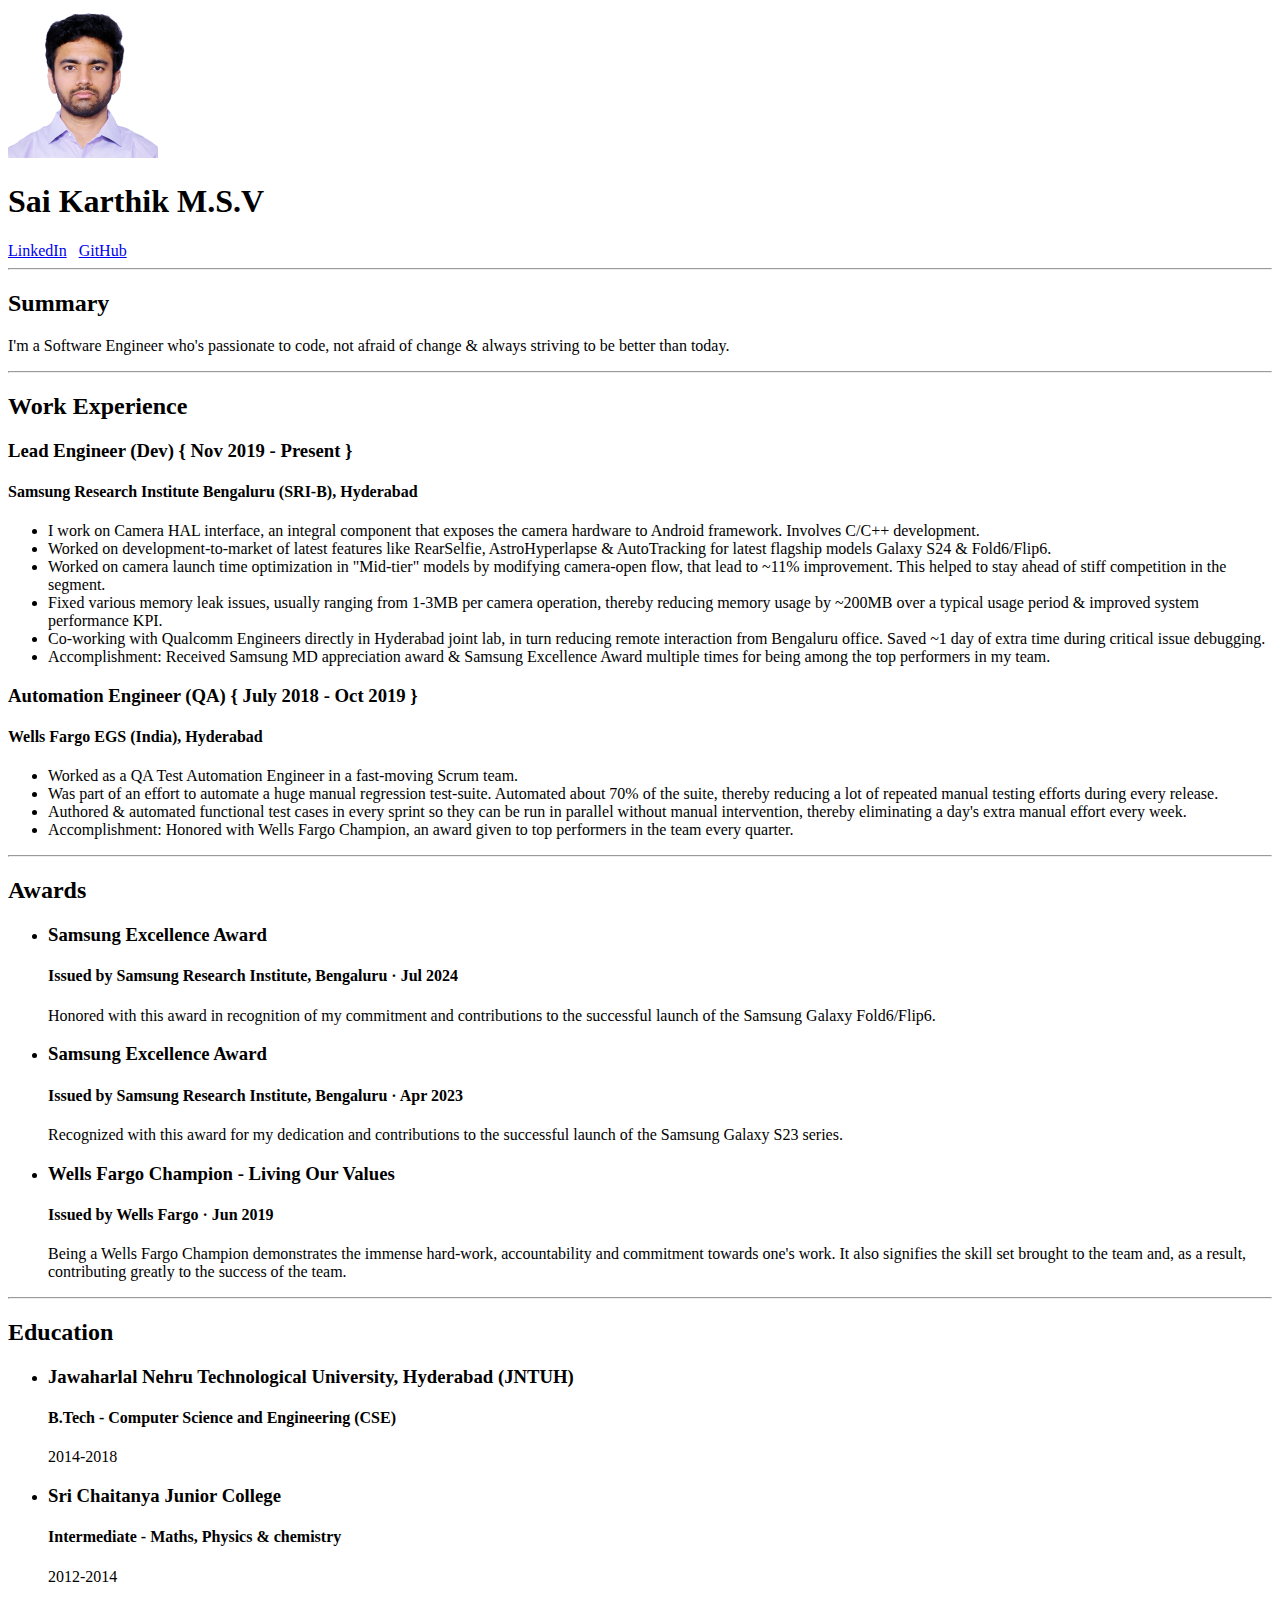
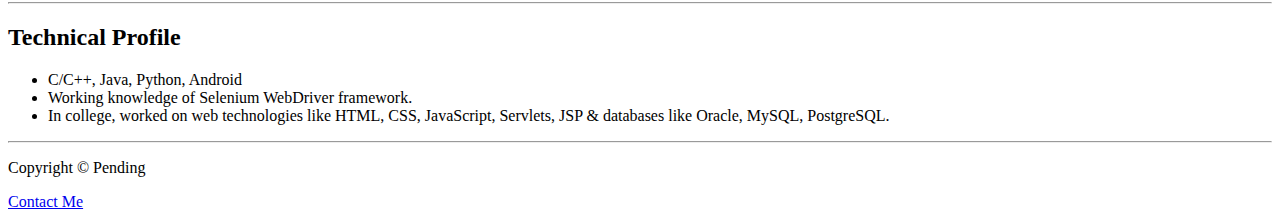
==== index.html @ d1732009 "Add files via upload" ====
<!DOCTYPE html>
<html lang="en">
    <head>
        <meta charset="UTF-8" >
        <title>My Resume</title>
    </head>
    <body>
        <img src="./images/my_photo.jpg" height="150"/>
        <h1>Sai Karthik M.S.V</h1>
        <a href="https://www.linkedin.com/in/msvsk/">LinkedIn</a> &nbsp;
        <a href="https://github.com/karthik531">GitHub</a>
        <hr/>

        <h2>Summary</h2>
        <p>I'm a Software Engineer who's passionate to code, not afraid of change & always striving to be better than today.</p>
        <hr/>

        <h2>Work Experience</h2>
        <h3>Lead Engineer (Dev) { Nov 2019 - Present }</h3>
        <h4>Samsung Research Institute Bengaluru (SRI-B), Hyderabad</h4>
        <ul>
            <li>I work on Camera HAL interface, an integral component that exposes the camera hardware to Android framework. Involves C/C++ development.</li>
            <li>Worked on development-to-market of latest features like RearSelfie, AstroHyperlapse & AutoTracking for latest flagship models Galaxy S24 & Fold6/Flip6.</li>
            <li>Worked on camera launch time optimization in "Mid-tier" models by modifying camera-open flow, that lead to ~11% improvement. This helped to stay ahead of stiff competition in the segment.</li>
            <li>Fixed various memory leak issues, usually ranging from 1-3MB per camera operation, thereby reducing memory usage by ~200MB over a typical usage period & improved system performance KPI.</li>
            <li>Co-working with Qualcomm Engineers directly in Hyderabad joint lab, in turn reducing remote interaction from Bengaluru office. Saved ~1 day of extra time during critical issue debugging.</li>
            <li>Accomplishment: Received Samsung MD appreciation award & Samsung Excellence Award multiple times for being among the top performers in my team.</li>
        </ul>
        <h3>Automation Engineer (QA) { July 2018 - Oct 2019 }</h3>
        <h4>Wells Fargo EGS (India), Hyderabad</h4>
        <ul>
            <li>Worked as a QA Test Automation Engineer in a fast-moving Scrum team.</li>
            <li>Was part of an effort to automate a huge manual regression test-suite. Automated about 70% of the suite, thereby reducing a lot of repeated manual testing efforts during every release.</li>
            <li>Authored & automated functional test cases in every sprint so they can be run in parallel without manual intervention, thereby eliminating a day's extra manual effort every week.</li>
            <li>Accomplishment: Honored with Wells Fargo Champion, an award given to top performers in the team every quarter.</li>
        </ul>
        <hr/>

        <h2>Awards</h2>
        <ul>
            <li>
                <h3>Samsung Excellence Award</h3>
                <h4>Issued by Samsung Research Institute, Bengaluru · Jul 2024</h4>
                <p>Honored with this award in recognition of my commitment and contributions to the successful launch of the Samsung Galaxy Fold6/Flip6.</p>
            </li>
            <li>
                <h3>Samsung Excellence Award</h3>
                <h4>Issued by Samsung Research Institute, Bengaluru · Apr 2023</h4>
                <p>Recognized with this award for my dedication and contributions to the successful launch of the Samsung Galaxy S23 series.</p>
            </li>
            <li>
                <h3>Wells Fargo Champion - Living Our Values</h3>
                <h4>Issued by Wells Fargo · Jun 2019</h4>
                <p>Being a Wells Fargo Champion demonstrates the immense hard-work, accountability and commitment towards one's work. It also signifies the skill set brought to the team and, as a result, contributing greatly to the success of the team.</p>
            </li>
        </ul>
        <hr/>

        <h2>Education</h2>
        <ul>
            <li>
                <h3>Jawaharlal Nehru Technological University, Hyderabad (JNTUH)</h3>
                <h4>B.Tech - Computer Science and Engineering (CSE)</h4>
                <p>2014-2018</p>
            </li>
            <li>
                <h3>Sri Chaitanya Junior College</h3>
                <h4>Intermediate - Maths, Physics & chemistry</h4>
                <p>2012-2014</p>
            </li>
        </ul>
        <hr/>

        <h2>Technical Profile</h2>
        <ul>
            <li>C/C++, Java, Python, Android</li>
            <li>Working knowledge of Selenium WebDriver framework.</li>
            <li>In college, worked on web technologies like HTML, CSS, JavaScript, Servlets, JSP & databases like Oracle, MySQL, PostgreSQL.</li>
        </ul>
        <hr/>

        <footer>
            <p>Copyright &#169; Pending</p>
            <a href="./public/contact.html">Contact Me</a>
        </footer>
    </body>
</html>
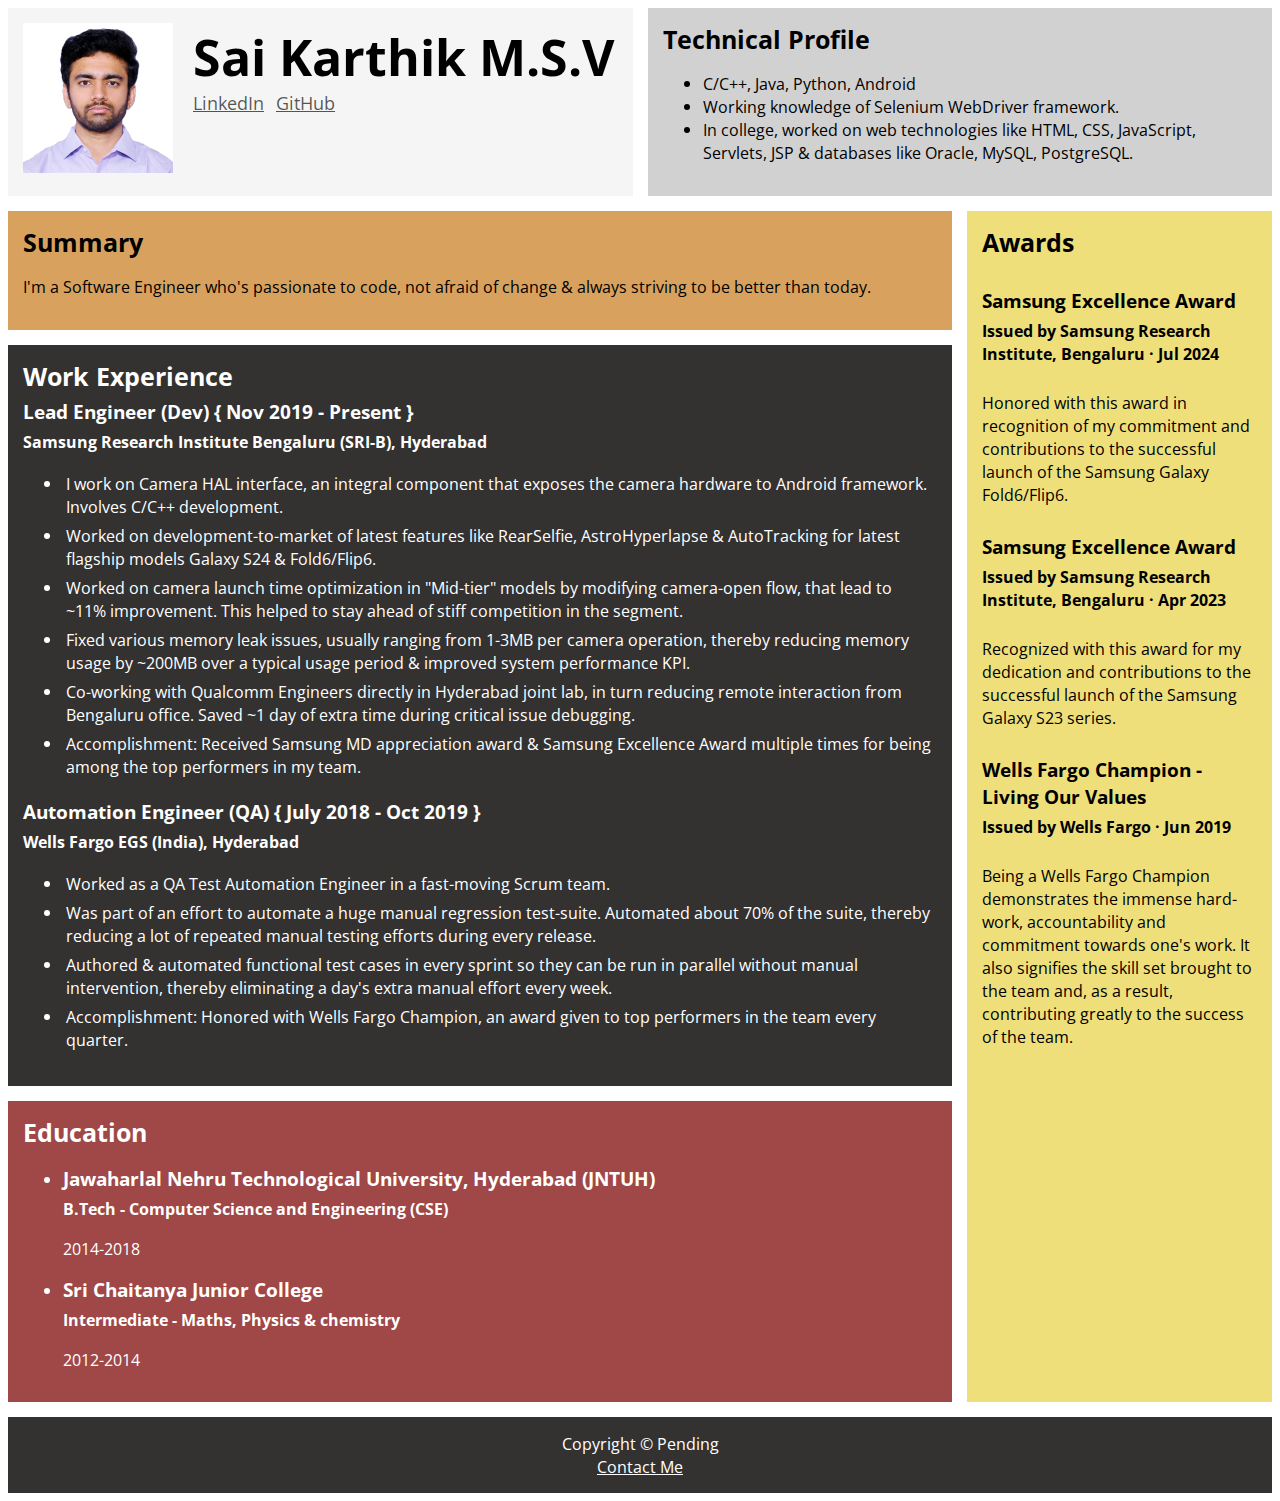
==== commit c559544f: "Added CSS v1" ====
--- a/index.html
+++ b/index.html
@@ -2,86 +2,105 @@
 <html lang="en">
     <head>
         <meta charset="UTF-8" >
+        <link href="./style.css" rel="stylesheet" />
+        <link rel="preconnect" href="https://fonts.googleapis.com">
+        <link rel="preconnect" href="https://fonts.gstatic.com" crossorigin>
+        <link href="https://fonts.googleapis.com/css2?family=Dancing+Script:wght@400..700&family=Fascinate+Inline&family=Josefin+Sans:ital,wght@0,100..700;1,100..700&display=swap" rel="stylesheet">
+        <link rel="preconnect" href="https://fonts.googleapis.com">
+        <link rel="preconnect" href="https://fonts.gstatic.com" crossorigin>
+        <link href="https://fonts.googleapis.com/css2?family=Dancing+Script:wght@400..700&family=Fascinate+Inline&family=Josefin+Sans:ital,wght@0,100..700;1,100..700&family=Open+Sans:ital,wght@0,300..800;1,300..800&display=swap" rel="stylesheet">
         <title>My Resume</title>
     </head>
     <body>
-        <img src="./images/my_photo.jpg" height="150"/>
-        <h1>Sai Karthik M.S.V</h1>
-        <a href="https://www.linkedin.com/in/msvsk/">LinkedIn</a> &nbsp;
-        <a href="https://github.com/karthik531">GitHub</a>
-        <hr/>
+        <div class="grid-container">
+            <div class="header section">
+                <img src="./images/my_photo.jpg" height="150"/>
+                <h1 class="title">Sai Karthik M.S.V</h1>
+                <a href="https://www.linkedin.com/in/msvsk/" target="_blank">LinkedIn</a> &nbsp;
+                <a href="https://github.com/karthik531" target="_blank">GitHub</a>
+                
+            </div>
 
-        <h2>Summary</h2>
-        <p>I'm a Software Engineer who's passionate to code, not afraid of change & always striving to be better than today.</p>
-        <hr/>
+            <div class="skills section">
+                <h2>Technical Profile</h2>
+                <ul>
+                    <li>C/C++, Java, Python, Android</li>
+                    <li>Working knowledge of Selenium WebDriver framework.</li>
+                    <li>In college, worked on web technologies like HTML, CSS, JavaScript, Servlets, JSP & databases like Oracle, MySQL, PostgreSQL.</li>
+                </ul>
+                
+            </div>
 
-        <h2>Work Experience</h2>
-        <h3>Lead Engineer (Dev) { Nov 2019 - Present }</h3>
-        <h4>Samsung Research Institute Bengaluru (SRI-B), Hyderabad</h4>
-        <ul>
-            <li>I work on Camera HAL interface, an integral component that exposes the camera hardware to Android framework. Involves C/C++ development.</li>
-            <li>Worked on development-to-market of latest features like RearSelfie, AstroHyperlapse & AutoTracking for latest flagship models Galaxy S24 & Fold6/Flip6.</li>
-            <li>Worked on camera launch time optimization in "Mid-tier" models by modifying camera-open flow, that lead to ~11% improvement. This helped to stay ahead of stiff competition in the segment.</li>
-            <li>Fixed various memory leak issues, usually ranging from 1-3MB per camera operation, thereby reducing memory usage by ~200MB over a typical usage period & improved system performance KPI.</li>
-            <li>Co-working with Qualcomm Engineers directly in Hyderabad joint lab, in turn reducing remote interaction from Bengaluru office. Saved ~1 day of extra time during critical issue debugging.</li>
-            <li>Accomplishment: Received Samsung MD appreciation award & Samsung Excellence Award multiple times for being among the top performers in my team.</li>
-        </ul>
-        <h3>Automation Engineer (QA) { July 2018 - Oct 2019 }</h3>
-        <h4>Wells Fargo EGS (India), Hyderabad</h4>
-        <ul>
-            <li>Worked as a QA Test Automation Engineer in a fast-moving Scrum team.</li>
-            <li>Was part of an effort to automate a huge manual regression test-suite. Automated about 70% of the suite, thereby reducing a lot of repeated manual testing efforts during every release.</li>
-            <li>Authored & automated functional test cases in every sprint so they can be run in parallel without manual intervention, thereby eliminating a day's extra manual effort every week.</li>
-            <li>Accomplishment: Honored with Wells Fargo Champion, an award given to top performers in the team every quarter.</li>
-        </ul>
-        <hr/>
+            <div class="summary section">
+                <h2>Summary</h2>
+                <p>I'm a Software Engineer who's passionate to code, not afraid of change & always striving to be better than today.</p>
+                
+            </div>
 
-        <h2>Awards</h2>
-        <ul>
-            <li>
-                <h3>Samsung Excellence Award</h3>
-                <h4>Issued by Samsung Research Institute, Bengaluru · Jul 2024</h4>
-                <p>Honored with this award in recognition of my commitment and contributions to the successful launch of the Samsung Galaxy Fold6/Flip6.</p>
-            </li>
-            <li>
-                <h3>Samsung Excellence Award</h3>
-                <h4>Issued by Samsung Research Institute, Bengaluru · Apr 2023</h4>
-                <p>Recognized with this award for my dedication and contributions to the successful launch of the Samsung Galaxy S23 series.</p>
-            </li>
-            <li>
-                <h3>Wells Fargo Champion - Living Our Values</h3>
-                <h4>Issued by Wells Fargo · Jun 2019</h4>
-                <p>Being a Wells Fargo Champion demonstrates the immense hard-work, accountability and commitment towards one's work. It also signifies the skill set brought to the team and, as a result, contributing greatly to the success of the team.</p>
-            </li>
-        </ul>
-        <hr/>
+            <div class="awards section">
+                <h2>Awards</h2>
+                <br />
+                        <h3>Samsung Excellence Award</h3>
+                        <h4>Issued by Samsung Research Institute, Bengaluru · Jul 2024</h4>
+                        <p>Honored with this award in recognition of my commitment and contributions to the successful launch of the Samsung Galaxy Fold6/Flip6.</p>
+                    
+                        <h3>Samsung Excellence Award</h3>
+                        <h4>Issued by Samsung Research Institute, Bengaluru · Apr 2023</h4>
+                        <p>Recognized with this award for my dedication and contributions to the successful launch of the Samsung Galaxy S23 series.</p>
+                    
+                        <h3>Wells Fargo Champion - Living Our Values</h3>
+                        <h4>Issued by Wells Fargo · Jun 2019</h4>
+                        <p>Being a Wells Fargo Champion demonstrates the immense hard-work, accountability and commitment towards one's work. It also signifies the skill set brought to the team and, as a result, contributing greatly to the success of the team.</p>
+                    
+                
+            </div>
 
-        <h2>Education</h2>
-        <ul>
-            <li>
-                <h3>Jawaharlal Nehru Technological University, Hyderabad (JNTUH)</h3>
-                <h4>B.Tech - Computer Science and Engineering (CSE)</h4>
-                <p>2014-2018</p>
-            </li>
-            <li>
-                <h3>Sri Chaitanya Junior College</h3>
-                <h4>Intermediate - Maths, Physics & chemistry</h4>
-                <p>2012-2014</p>
-            </li>
-        </ul>
-        <hr/>
+            <div class="workex section">
+                <h2>Work Experience</h2>
+                <h3>Lead Engineer (Dev) { Nov 2019 - Present }</h3>
+                <h4>Samsung Research Institute Bengaluru (SRI-B), Hyderabad</h4>
+                <ul>
+                    <li>I work on Camera HAL interface, an integral component that exposes the camera hardware to Android framework. Involves C/C++ development.</li>
+                    <li>Worked on development-to-market of latest features like RearSelfie, AstroHyperlapse & AutoTracking for latest flagship models Galaxy S24 & Fold6/Flip6.</li>
+                    <li>Worked on camera launch time optimization in "Mid-tier" models by modifying camera-open flow, that lead to ~11% improvement. This helped to stay ahead of stiff competition in the segment.</li>
+                    <li>Fixed various memory leak issues, usually ranging from 1-3MB per camera operation, thereby reducing memory usage by ~200MB over a typical usage period & improved system performance KPI.</li>
+                    <li>Co-working with Qualcomm Engineers directly in Hyderabad joint lab, in turn reducing remote interaction from Bengaluru office. Saved ~1 day of extra time during critical issue debugging.</li>
+                    <li>Accomplishment: Received Samsung MD appreciation award & Samsung Excellence Award multiple times for being among the top performers in my team.</li>
+                </ul>
+                <h3>Automation Engineer (QA) { July 2018 - Oct 2019 }</h3>
+                <h4>Wells Fargo EGS (India), Hyderabad</h4>
+                <ul>
+                    <li>Worked as a QA Test Automation Engineer in a fast-moving Scrum team.</li>
+                    <li>Was part of an effort to automate a huge manual regression test-suite. Automated about 70% of the suite, thereby reducing a lot of repeated manual testing efforts during every release.</li>
+                    <li>Authored & automated functional test cases in every sprint so they can be run in parallel without manual intervention, thereby eliminating a day's extra manual effort every week.</li>
+                    <li>Accomplishment: Honored with Wells Fargo Champion, an award given to top performers in the team every quarter.</li>
+                </ul>
+                
+            </div>
 
-        <h2>Technical Profile</h2>
-        <ul>
-            <li>C/C++, Java, Python, Android</li>
-            <li>Working knowledge of Selenium WebDriver framework.</li>
-            <li>In college, worked on web technologies like HTML, CSS, JavaScript, Servlets, JSP & databases like Oracle, MySQL, PostgreSQL.</li>
-        </ul>
-        <hr/>
+            <div class="education section">
+                <h2>Education</h2>
+                <ul>
+                    <li>
+                        <h3>Jawaharlal Nehru Technological University, Hyderabad (JNTUH)</h3>
+                        <h4>B.Tech - Computer Science and Engineering (CSE)</h4>
+                        <p>2014-2018</p>
+                    </li>
+                    <li>
+                        <h3>Sri Chaitanya Junior College</h3>
+                        <h4>Intermediate - Maths, Physics & chemistry</h4>
+                        <p>2012-2014</p>
+                    </li>
+                </ul>
+                
+            </div>
 
-        <footer>
-            <p>Copyright &#169; Pending</p>
-            <a href="./public/contact.html">Contact Me</a>
-        </footer>
+            <div class="footer section">
+                <footer>
+                    <p>Copyright &#169; Pending</p>
+                    <a href="./public/contact.html">Contact Me</a>
+                </footer>
+            </div>
+        </div>
     </body>
 </html>--- a/style.css
+++ b/style.css
@@ -0,0 +1,98 @@
+.grid-container {
+    display: grid;
+    grid-template-columns: 1fr 1fr 1fr 1fr;
+    grid-template-rows: 1/10fr 1/10fr 1/10fr 1/10fr 1/10fr 1/10fr 1/10fr;
+    gap: 15px;
+}
+
+.section {
+    background-color: beige;
+    padding: 15px;
+    font-family: "Open Sans", sans-serif;
+    font-optical-sizing: auto;
+    font-weight: 400;
+    font-style: normal;
+    font-variation-settings:
+      "wdth" 100;
+    font-size: 1.03rem;
+}
+
+.header {
+    grid-column: span 2;
+    background-color: whitesmoke;
+}
+
+.header a {
+    color: rgba(0, 0, 0, 0.659);
+    font-size: large;
+}
+
+.skills {
+    grid-column: span 2;
+    background-color: rgb(209, 209, 209);
+}
+
+.summary {
+    grid-column: span 3;
+    background-color: #D8A25E;
+}
+
+.education {
+    grid-column: span 3;
+    background-color: #A04747;
+    color: white;
+}
+
+.workex {
+    grid-column: span 3;
+    background-color: #343131;
+    color: white;
+}
+
+.workex li {
+    padding: 3px;
+}
+
+.awards {
+    grid-column: span 1;
+    grid-row-start: span 3;
+    background-color: #EEDF7A;
+}
+
+.awards p {
+    padding: 10px 0px;
+}
+
+.footer {
+    grid-column: span 4;
+    text-align: center;
+    background-color: #343131;
+    color: white;
+}
+
+.footer p {
+    margin: 0;
+}
+
+.footer a {
+    color: white;
+}
+
+.title {
+    font-size: 50px;
+}
+
+img {
+    float: left;
+    margin-right: 20px;
+}
+
+h1, h2 {
+    margin: 0;
+    font-weight: 700;
+}
+
+h3, h4 {
+    margin: 5px 0px;
+    font-weight: 700;
+}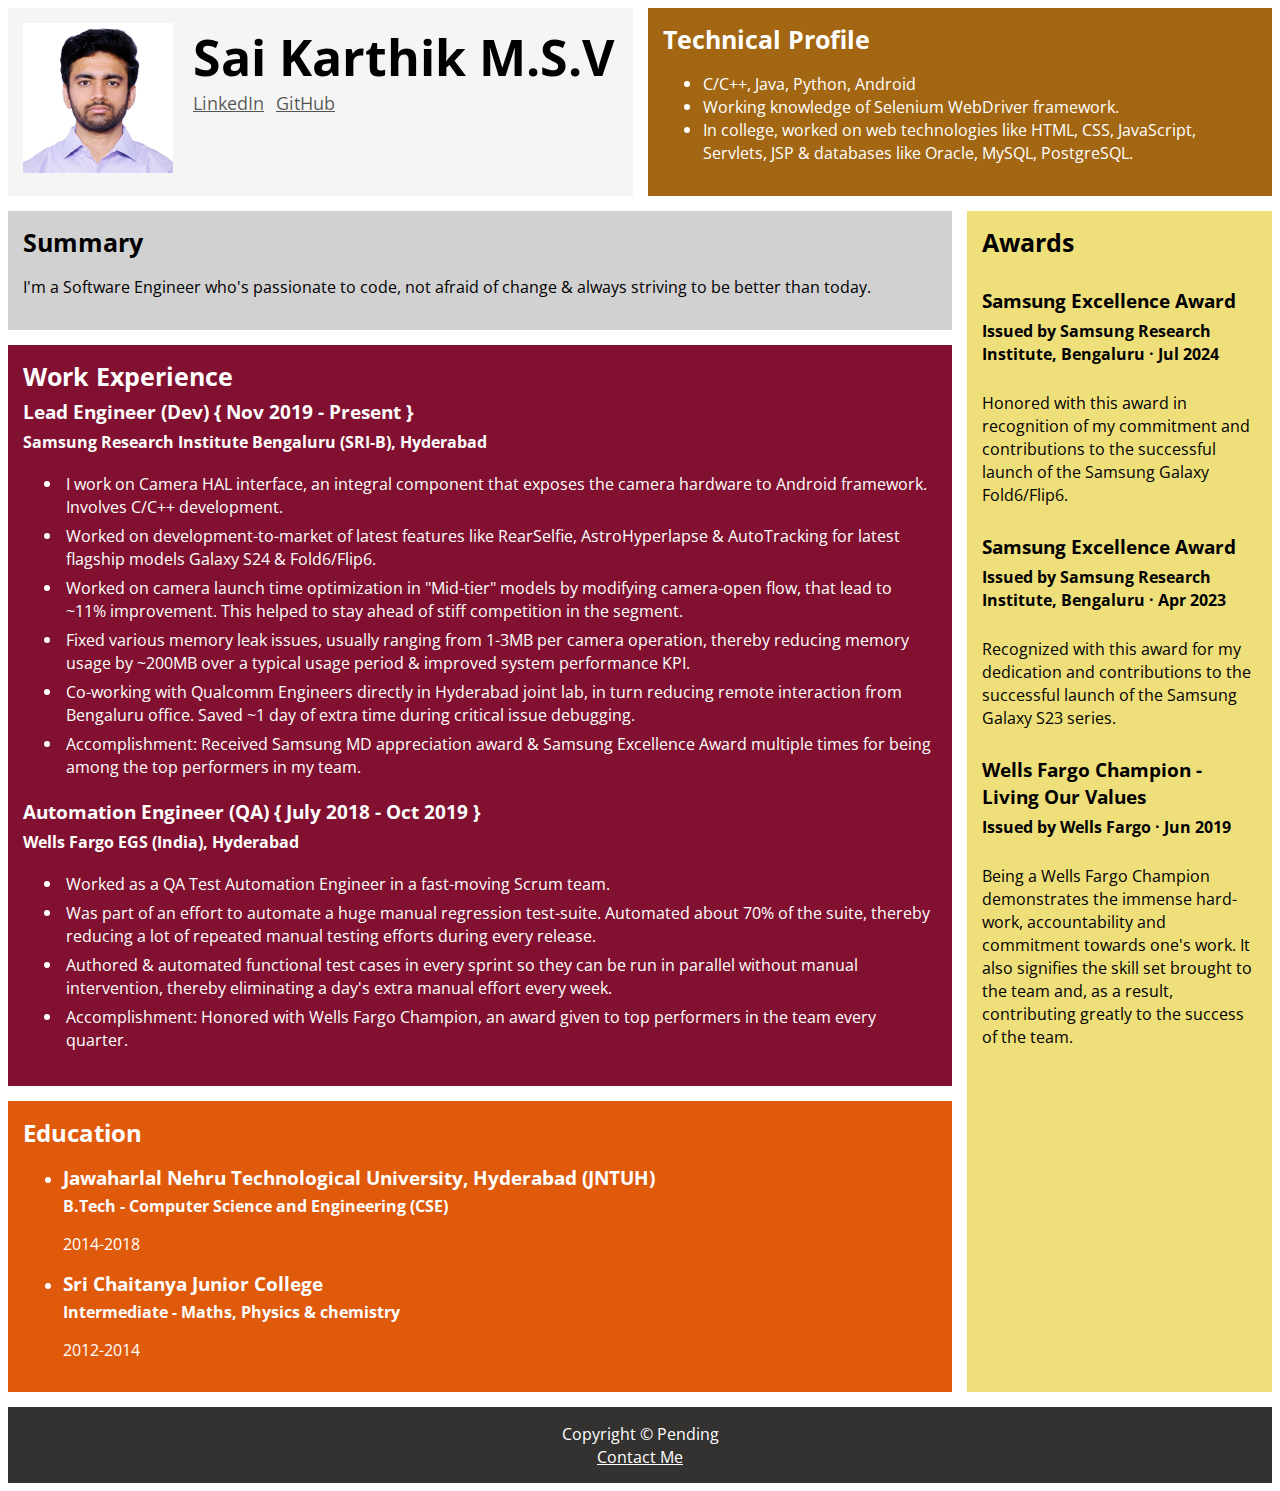
==== commit 5432bea2: "CSS update v2" ====
--- a/index.html
+++ b/index.html
@@ -2,6 +2,7 @@
 <html lang="en">
     <head>
         <meta charset="UTF-8" >
+        <meta name="viewport" content="width=device-width, initial-scale=1.0">
         <link href="./style.css" rel="stylesheet" />
         <link rel="preconnect" href="https://fonts.googleapis.com">
         <link rel="preconnect" href="https://fonts.gstatic.com" crossorigin>
@@ -21,7 +22,7 @@
                 
             </div>
 
-            <div class="skills section">
+            <div class="techprofile section">
                 <h2>Technical Profile</h2>
                 <ul>
                     <li>C/C++, Java, Python, Android</li>
--- a/style.css
+++ b/style.css
@@ -20,6 +20,7 @@
 .header {
     grid-column: span 2;
     background-color: whitesmoke;
+    /* background-color: #FABC3F; */
 }
 
 .header a {
@@ -27,25 +28,31 @@
     font-size: large;
 }
 
-.skills {
+.techprofile {
     grid-column: span 2;
-    background-color: rgb(209, 209, 209);
+    /* background-color: rgb(209, 209, 209); */
+    background-color: #a36713;
+    color: white;
 }
 
 .summary {
     grid-column: span 3;
-    background-color: #D8A25E;
+    /* background-color: #D8A25E; */
+    background-color: rgb(209, 209, 209);
 }
 
 .education {
     grid-column: span 3;
-    background-color: #A04747;
+    /* background-color: #A04747; */
+    background-color: #e05a0c;
     color: white;
+    font-size: 1rem;
 }
 
 .workex {
     grid-column: span 3;
-    background-color: #343131;
+    /* background-color: #343131; */
+    background-color: #821131;
     color: white;
 }
 
@@ -82,6 +89,16 @@
     font-size: 50px;
 }
 
+.contact {
+    grid-column: span 4;
+    background-color: #C7253E;
+    color: white;
+}
+
+.contact a {
+    color: white;
+}
+
 img {
     float: left;
     margin-right: 20px;
@@ -95,4 +112,49 @@
 h3, h4 {
     margin: 5px 0px;
     font-weight: 700;
+}
+
+@media (min-width: 871px) and (max-width: 1000px) {
+    .section {
+        font-size: 0.9rem;
+        font-weight: 400;
+    }
+
+    .title {
+        font-size: 40px;
+    }
+}
+
+@media (min-width: 491px) and (max-width: 870px) {
+
+    .grid-container {
+        display: flex;
+        flex-direction: column;
+    }
+
+    .section {
+        flex: 1;
+        font-size: 1.03rem;
+    }
+
+    .title {
+        font-size: 50px;
+    }
+}
+
+@media (max-width: 490px) {
+    
+    .grid-container {
+        display: flex;
+        flex-direction: column;
+    }
+
+    .section {
+        flex: 1;
+        font-size: 0.9rem;
+    }
+
+    .title {
+        font-size: 30px;
+    }
 }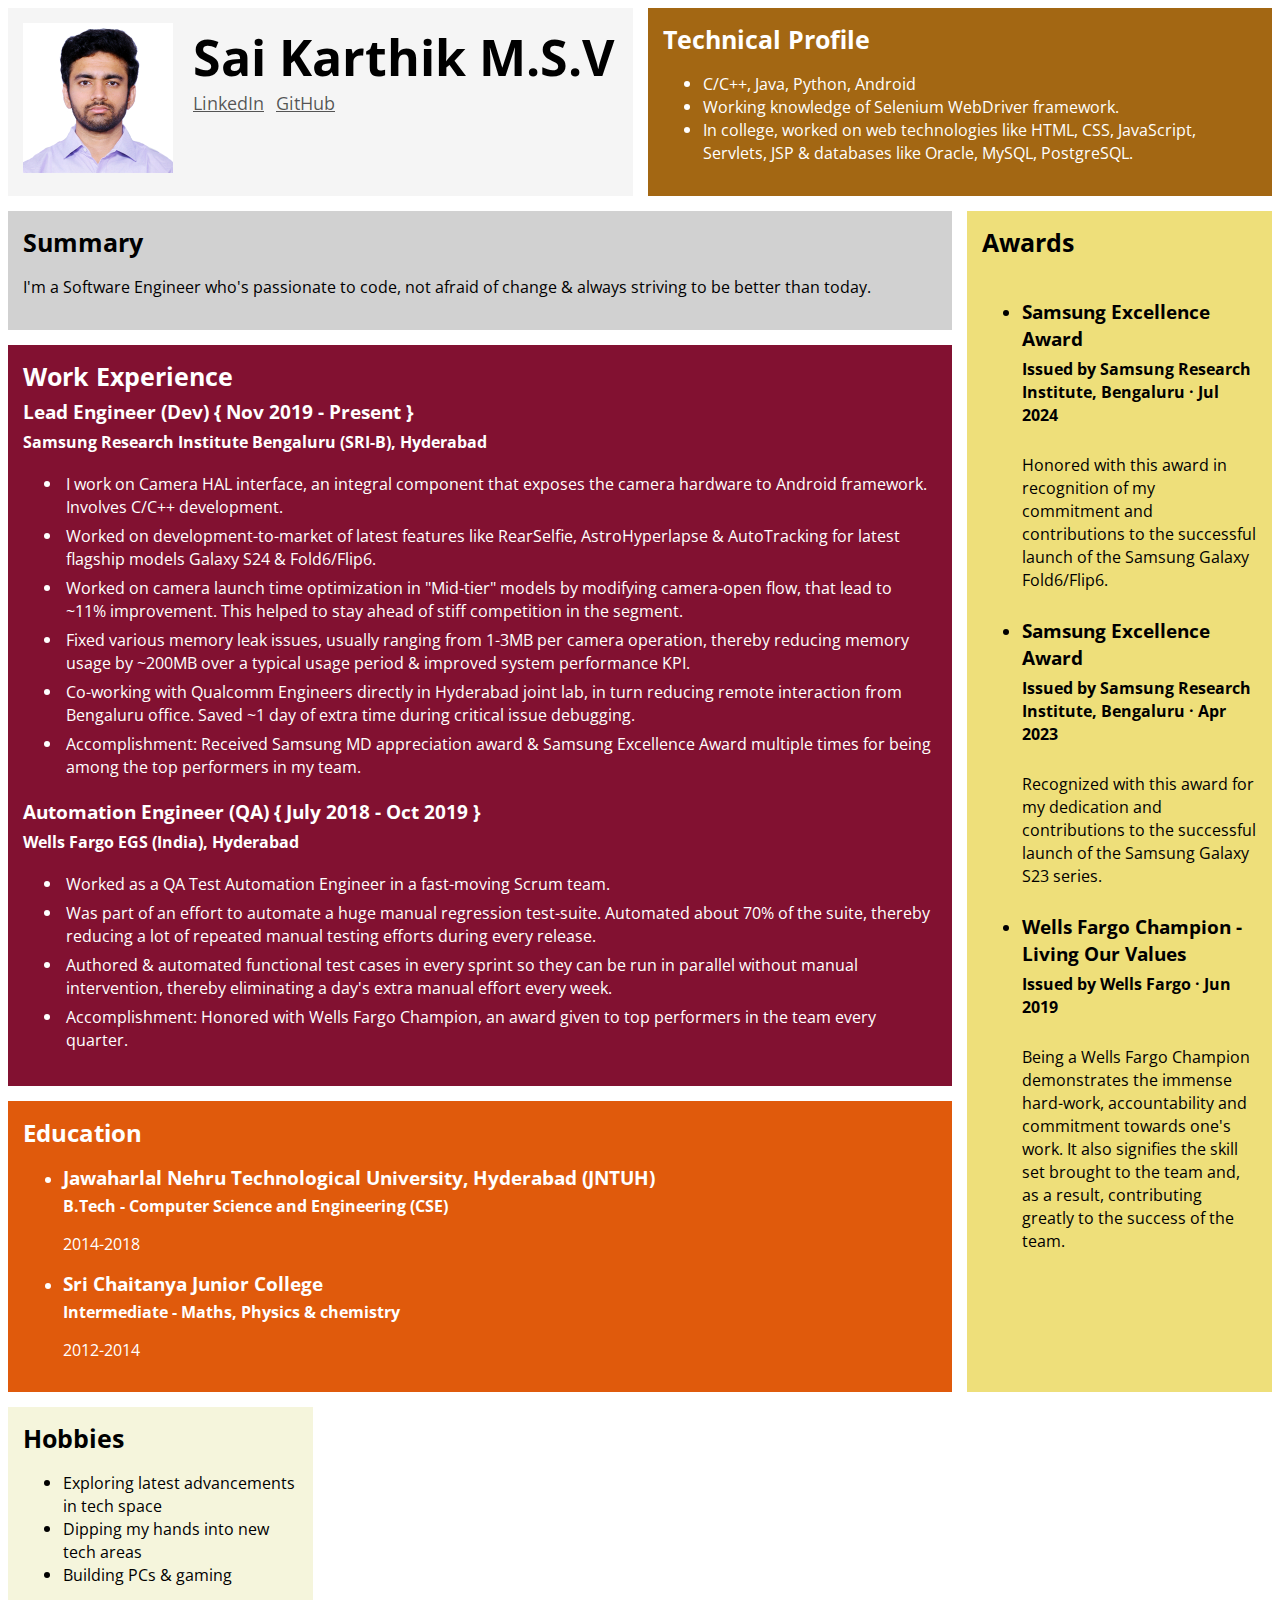
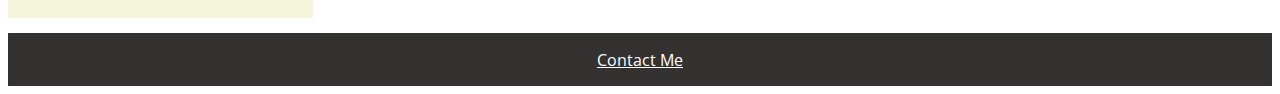
==== commit 6d0b4a55: "Better CSS design" ====
--- a/index.html
+++ b/index.html
@@ -41,24 +41,28 @@
             <div class="awards section">
                 <h2>Awards</h2>
                 <br />
+                <ul>
+                    <li>
                         <h3>Samsung Excellence Award</h3>
                         <h4>Issued by Samsung Research Institute, Bengaluru · Jul 2024</h4>
                         <p>Honored with this award in recognition of my commitment and contributions to the successful launch of the Samsung Galaxy Fold6/Flip6.</p>
-                    
+                    </li>
+                    <li>
                         <h3>Samsung Excellence Award</h3>
                         <h4>Issued by Samsung Research Institute, Bengaluru · Apr 2023</h4>
                         <p>Recognized with this award for my dedication and contributions to the successful launch of the Samsung Galaxy S23 series.</p>
-                    
+                    </li>
+                    <li>
                         <h3>Wells Fargo Champion - Living Our Values</h3>
                         <h4>Issued by Wells Fargo · Jun 2019</h4>
                         <p>Being a Wells Fargo Champion demonstrates the immense hard-work, accountability and commitment towards one's work. It also signifies the skill set brought to the team and, as a result, contributing greatly to the success of the team.</p>
-                    
-                
+                    </li>
+                </ul>
             </div>
 
             <div class="workex section">
                 <h2>Work Experience</h2>
-                <h3>Lead Engineer (Dev) { Nov 2019 - Present }</h3>
+                <h3><span class="highlight">Lead Engineer (Dev) { Nov 2019 - Present }</span></h3>
                 <h4>Samsung Research Institute Bengaluru (SRI-B), Hyderabad</h4>
                 <ul>
                     <li>I work on Camera HAL interface, an integral component that exposes the camera hardware to Android framework. Involves C/C++ development.</li>
@@ -68,7 +72,7 @@
                     <li>Co-working with Qualcomm Engineers directly in Hyderabad joint lab, in turn reducing remote interaction from Bengaluru office. Saved ~1 day of extra time during critical issue debugging.</li>
                     <li>Accomplishment: Received Samsung MD appreciation award & Samsung Excellence Award multiple times for being among the top performers in my team.</li>
                 </ul>
-                <h3>Automation Engineer (QA) { July 2018 - Oct 2019 }</h3>
+                <h3><span class="highlight">Automation Engineer (QA) { July 2018 - Oct 2019 }</span></h3>
                 <h4>Wells Fargo EGS (India), Hyderabad</h4>
                 <ul>
                     <li>Worked as a QA Test Automation Engineer in a fast-moving Scrum team.</li>
@@ -83,22 +87,30 @@
                 <h2>Education</h2>
                 <ul>
                     <li>
-                        <h3>Jawaharlal Nehru Technological University, Hyderabad (JNTUH)</h3>
+                        <h3><span>Jawaharlal Nehru Technological University, Hyderabad (JNTUH)</span></h3>
                         <h4>B.Tech - Computer Science and Engineering (CSE)</h4>
                         <p>2014-2018</p>
                     </li>
                     <li>
-                        <h3>Sri Chaitanya Junior College</h3>
+                        <h3><span>Sri Chaitanya Junior College</span></h3>
                         <h4>Intermediate - Maths, Physics & chemistry</h4>
                         <p>2012-2014</p>
                     </li>
                 </ul>
                 
             </div>
+            
+            <div class="hobbies section">
+                <h2>Hobbies</h2>
+                <ul>
+                    <li>Exploring latest advancements in tech space</li>
+                    <li>Dipping my hands into new tech areas</li>
+                    <li>Building PCs & gaming</li>
+                </ul>
+            </div>
 
             <div class="footer section">
                 <footer>
-                    <p>Copyright &#169; Pending</p>
                     <a href="./public/contact.html">Contact Me</a>
                 </footer>
             </div>
